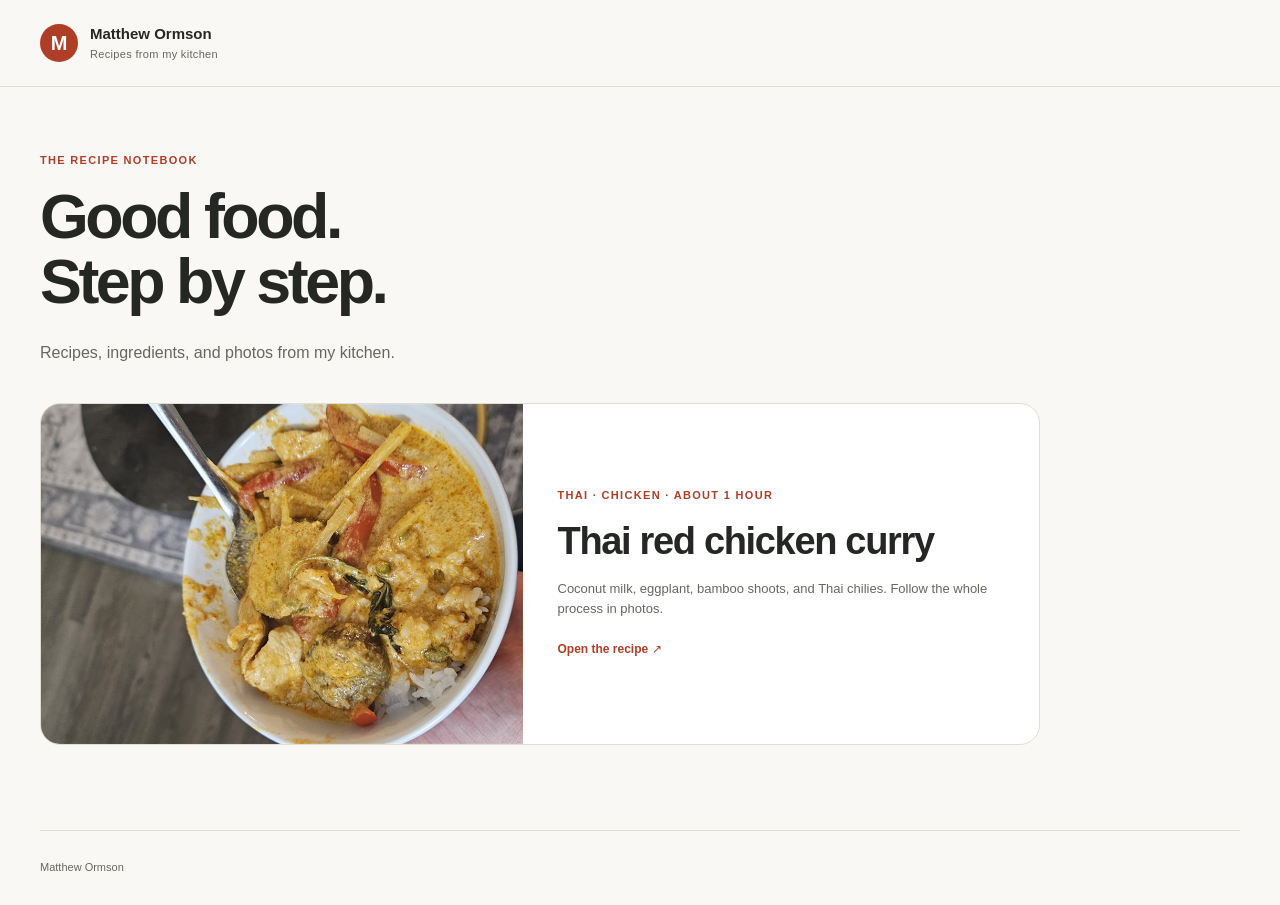
==== recipes/index.html @ cce8f189 "Add photo-led Thai curry recipe with cooking controls and USDA nutrition" ====
<!doctype html><html lang="en"><head><meta charset="utf-8"><meta name="viewport" content="width=device-width,initial-scale=1"><title>Recipes — Matthew Ormson</title><meta name="description" content="Recipes and cooking photographs from Matthew Ormson’s kitchen."><link rel="stylesheet" href="../recipes/thai-curry/style.css"></head><body><header class="site-header"><div class="wrap header-inner"><a class="brand" href="../"><span class="brand-mark">M</span><span>Matthew Ormson<small>Recipes from my kitchen</small></span></a></div></header><main class="wrap index-main"><span class="eyebrow">The recipe notebook</span><h1>Good food.<br>Step by step.</h1><p class="lead">Recipes, ingredients, and photos from my kitchen.</p><a class="recipe-link-card" href="thai-curry/"><img src="thai-curry/images/instructions-210517.jpg" alt="Thai red chicken curry over rice" width="1400" height="647"><div><span class="eyebrow">Thai · Chicken · About 1 hour</span><h2>Thai red chicken curry</h2><p>Coconut milk, eggplant, bamboo shoots, and Thai chilies. Follow the whole process in photos.</p><strong>Open the recipe ↗</strong></div></a></main><footer class="site-footer wrap">Matthew Ormson</footer></body></html>
---- recipes/thai-curry/style.css ----
:root{--paper:#faf8f5;--surface:#f1ede7;--ink:#252724;--muted:#656861;--line:#deded4;--chili:#ae3f26;--chili-light:#f9e9e2;--green:#3d624d;--green-light:#eaf1e9;--radius:18px;color-scheme:light;font-family:Inter,ui-sans-serif,-apple-system,BlinkMacSystemFont,"Segoe UI",Arial,sans-serif;font-synthesis:none}
*{box-sizing:border-box}html{scroll-behavior:smooth;scroll-padding-top:100px}body{margin:0;background:var(--paper);color:var(--ink);font-size:16px;line-height:1.6;-webkit-font-smoothing:antialiased}a{color:inherit}button,input{font:inherit}button,a,label,input{touch-action:manipulation}button{cursor:pointer}button:disabled{opacity:.4;cursor:default}button,a,input,summary{outline-offset:5px}a:focus-visible,button:focus-visible,input:focus-visible,summary:focus-visible{outline:3px solid var(--green)}img{display:block;max-width:100%;height:auto}figure,p,h1,h2,h3{margin:0}p{color:var(--muted)}[hidden]{display:none!important}.wrap{width:min(1200px,calc(100% - 64px));margin-inline:auto}.site-header{border-bottom:1px solid var(--line)}.header-inner{min-height:86px;display:flex;align-items:center;justify-content:space-between;gap:24px}.brand{display:flex;align-items:center;gap:12px;font-weight:700;text-decoration:none;font-size:15px;line-height:1.35}.brand small{display:block;font-size:11px;letter-spacing:.03em;font-weight:400;color:var(--muted);margin-top:3px}.brand-mark{display:grid;place-items:center;width:38px;height:38px;border-radius:50%;color:white;background:var(--chili);font-size:20px}.header-inner nav{display:flex;align-items:center;gap:25px;font-size:13px}.header-inner nav>a{text-decoration:none}.button{display:inline-flex;justify-content:center;align-items:center;gap:12px;padding:11px 18px;border:1px solid var(--line);border-radius:10px;background:white;color:var(--ink);font-size:13px;font-weight:650;text-decoration:none;line-height:1.4;min-height:42px}.button:hover{border-color:var(--chili);color:var(--chili)}.button.primary{background:var(--chili);color:#fff;border-color:var(--chili)}.button.primary:hover{background:#8f341f}.button.small{font-size:12px;padding:10px 15px;background:var(--ink);color:white;border-color:var(--ink)}.hero{display:grid;grid-template-columns:1fr 1fr;gap:64px;align-items:center;padding-block:58px 64px}.eyebrow{display:block;color:var(--chili);font-size:11px;font-weight:750;letter-spacing:.12em;text-transform:uppercase;margin-bottom:14px}h1{font-size:clamp(40px,4.9vw,65px);font-weight:720;line-height:1.05;letter-spacing:-.055em}h2{font-size:clamp(27px,3vw,38px);font-weight:680;line-height:1.18;letter-spacing:-.035em}h3{font-size:25px;line-height:1.25;letter-spacing:-.025em;font-weight:670}.lead{font-size:16px;line-height:1.8;margin-top:24px;max-width:55ch}.hero-meta{display:grid;grid-template-columns:repeat(3,1fr);gap:12px;margin-top:26px}.hero-meta>div{border:1px solid var(--line);border-radius:12px;padding:13px 15px;background:#fff}.hero-meta span{display:block;font-size:11px;color:var(--muted);margin-bottom:3px}.hero-meta strong{font-size:14px;white-space:nowrap}.hero-actions{display:flex;gap:10px;flex-wrap:wrap;margin-top:25px}.byline{font-size:11px;margin-top:19px}.hero-image{border-radius:24px;overflow:hidden;position:relative;background:var(--ink);min-height:430px;box-shadow:0 15px 40px -22px #44311f66}.hero-image>a{display:block;height:430px}.hero-image img{height:100%;width:100%;object-fit:cover;object-position:30% 50%;transition:transform .25s}.hero-image:hover img{transform:scale(1.02)}.hero-image figcaption{position:absolute;bottom:0;padding:60px 26px 24px;inset-inline:0;background:linear-gradient(transparent,#181e18e6);color:#fff;font-size:12px;pointer-events:none}.hero-image figcaption span{display:block;font-size:10px;text-transform:uppercase;letter-spacing:.16em;margin-bottom:7px;color:#fff}.toolbar{position:sticky;top:0;z-index:8;background:#faf8f5f5;backdrop-filter:blur(12px);border-block:1px solid var(--line)}.toolbar-inner{display:flex;align-items:center;gap:20px;min-height:78px;flex-wrap:wrap;padding-block:12px}.control-group{display:flex;gap:10px;align-items:center}.control-label{font-size:11px;color:var(--muted);font-weight:650;text-transform:uppercase;letter-spacing:.08em}.segmented{display:flex;gap:3px;padding:4px;border:1px solid var(--line);background:var(--surface);border-radius:10px}.segmented button{border:0;border-radius:7px;padding:8px 12px;background:transparent;color:var(--muted);font-size:12px;font-weight:650;min-height:34px}.segmented button[aria-pressed=true]{background:var(--ink);color:#fff}.segmented button[data-scale][aria-pressed=true]{background:var(--chili)}.ingredient-progress{margin-left:auto;font-size:11px;color:var(--muted)}.ingredient-progress strong{color:var(--chili);font-variant-numeric:tabular-nums;margin-right:5px}.cook-button{font-size:12px}.cook-button span{padding:2px 6px;background:var(--surface);border-radius:4px;font-size:10px}.cook-button[aria-pressed=true]{background:var(--green);color:white;border-color:var(--green)}.cook-button[aria-pressed=true] span{background:#ffffff22}.recipe-content{padding-top:54px}.section{margin-bottom:65px;scroll-margin-top:105px}.section-heading{display:flex;align-items:end;justify-content:space-between;gap:22px;margin-bottom:26px}.section-heading p{font-size:13px;margin-top:12px}.section-heading .eyebrow{margin-bottom:9px}.text-button{background:none;border:0;padding:8px 0;color:var(--chili);font-size:12px;font-weight:650;text-decoration:underline;text-underline-offset:4px;min-height:40px}.ingredient-filters{display:flex;gap:8px;flex-wrap:wrap;margin-bottom:22px}.ingredient-filters button{background:var(--surface);color:var(--muted);border:1px solid transparent;border-radius:25px;padding:8px 15px;font-size:12px;font-weight:650;min-height:37px}.ingredient-filters button[aria-pressed=true]{color:white;background:var(--ink)}.ingredient-filters .copy-button{margin-left:auto;background:transparent;border-color:var(--line)}.ingredients-grid{display:grid;grid-template-columns:repeat(4,1fr);gap:17px}.ingredient-card{border:1px solid var(--line);background:white;border-radius:var(--radius);overflow:hidden;transition:opacity .15s}.ingredient-photo{position:relative;display:block;height:150px;overflow:hidden;background:var(--surface)}.ingredient-photo>img{width:100%;height:100%;object-fit:cover}.ingredient-body{padding:15px 16px 17px}.ingredient-body label{display:flex;align-items:start;gap:8px;cursor:pointer;line-height:1.4;min-height:24px}.ingredient-name{font-size:13px;font-weight:700}.ingredient-body input{margin:2px 0 0;flex:none;width:16px;height:16px;accent-color:var(--green)}.amount{display:inline-block;font-size:12px;font-weight:650;background:var(--chili-light);color:#8f341f;padding:3px 8px;border-radius:6px;margin-top:10px}.ingredient-body p{font-size:11px;line-height:1.6;margin-top:9px}.ingredient-card:has(input:checked){opacity:.55;background:var(--surface)}.ingredient-card:has(input:checked) .ingredient-name{text-decoration:line-through}.recipe-note{padding:18px 20px;border:1px solid var(--line);border-radius:12px;font-size:12px;margin-top:22px;color:var(--muted);background:var(--surface)}.recipe-note strong{color:var(--ink)}.overview{margin-top:15px;padding:14px 18px;border:1px solid var(--line);border-radius:12px}.overview summary,.extra-photos summary{cursor:pointer;font-size:12px;font-weight:650;color:var(--muted);min-height:30px;align-content:center}.overview .photo-link{margin-top:15px;border-radius:10px;overflow:hidden}.overview .photo-link:last-child{max-width:500px}.photo-link{position:relative;display:block;background:var(--surface);overflow:hidden}.zoom-hint{position:absolute;bottom:10px;right:10px;background:#1f2522bb;border:1px solid #ffffff77;color:white;border-radius:50%;display:grid;place-items:center;width:28px;height:28px;font-size:15px;pointer-events:none}.steps{display:grid;gap:26px}.step-card{display:grid;grid-template-columns:45% 55%;border:1px solid var(--line);border-radius:21px;background:white;overflow:hidden;scroll-margin-top:110px}.step-visual{background:var(--surface)}.step-visual>.photo-link>img{width:100%;height:auto;aspect-ratio:2.165;object-fit:cover}.visual-cue{font-size:11px;line-height:1.6;padding:16px 20px;color:#4f574e}.visual-cue strong{display:block;color:var(--green);font-size:9px;text-transform:uppercase;letter-spacing:.11em;margin-bottom:5px}.extra-photos{padding:0 20px 14px}.photo-strip{display:grid;grid-template-columns:1fr 1fr;gap:12px;margin-top:10px}.photo-strip figure{min-width:0}.photo-strip img{aspect-ratio:2.165;object-fit:cover}.photo-strip .photo-link{border-radius:7px}.photo-strip figcaption{font-size:10px;color:var(--muted);margin-top:5px}.step-copy{padding:28px 30px}.step-top{display:flex;align-items:center;gap:10px;margin-bottom:20px}.step-number{display:grid;place-items:center;width:34px;height:34px;background:var(--chili);color:white;border-radius:9px;font-size:13px;font-weight:750}.tag{font-size:10px;border-radius:20px;background:var(--chili-light);color:#923923;padding:5px 10px}.step-done{display:flex;align-items:center;gap:6px;margin-left:auto;font-size:11px;color:var(--muted);cursor:pointer}.step-done input{accent-color:var(--green);width:15px;height:15px}.step-copy>p{font-size:13px;line-height:1.85;margin-top:14px}.step-card:has(.step-done input:checked) h3{text-decoration:line-through;color:var(--muted)}.timer{display:flex;align-items:center;flex-wrap:wrap;gap:14px;margin-top:22px;padding-top:18px;border-top:1px solid var(--line)}.timer .button{font-size:11px;background:var(--ink);color:white;border-color:var(--ink)}.timer-readout{font-variant-numeric:tabular-nums;font-size:16px;font-weight:650}.timer small{width:100%;font-size:10px;color:var(--muted)}.timer.finished{color:var(--chili)}.food-note{font-size:11px;padding:18px 0}.food-note a{text-underline-offset:3px}.cook-navigation{display:flex;align-items:center;gap:13px}.cook-navigation .button{padding:9px 14px}.cook-navigation span{font-size:12px;font-variant-numeric:tabular-nums}.cook-mode .step-copy>p{font-size:17px}.cook-mode .step-card.active{border:2px solid var(--green);box-shadow:0 10px 30px -24px var(--green)}.cook-mode .step-card:not(.active){opacity:.5}.cook-mode .step-card:not(.active):focus-within,.cook-mode .step-card:not(.active):hover{opacity:1}.nutrition{border:1px solid var(--line);border-radius:21px;padding:32px;background:var(--surface)}.nutrition .section-heading{margin-bottom:25px}.nutrition-pending{font-size:13px}.macro-grid{display:grid;grid-template-columns:repeat(4,1fr);gap:12px;margin-bottom:18px}.macro-card{padding:19px;background:white;border:1px solid var(--line);border-radius:12px}.macro-card span{display:block;font-size:11px;color:var(--muted);margin-bottom:5px}.macro-card strong{font-size:27px;font-weight:700;letter-spacing:-.03em}.macro-card small{font-size:11px;font-weight:500;color:var(--muted);margin-left:4px}.nutrient-grid{display:grid;grid-template-columns:1fr 1fr;gap:0 32px}.nutrient-row{display:flex;justify-content:space-between;gap:15px;font-size:12px;border-bottom:1px solid var(--line);padding:10px 0}.nutrient-row span{color:var(--muted)}.nutrition-attribution{font-size:11px;line-height:1.75;margin-top:20px}.site-footer{border-top:1px solid var(--line);display:flex;justify-content:space-between;gap:20px;padding-block:28px;font-size:11px;color:var(--muted)}.site-footer a{text-decoration:none}.status-message{position:fixed;bottom:25px;left:50%;transform:translateX(-50%);max-width:calc(100% - 30px);border-radius:12px;background:var(--ink);color:#fff;padding:14px 22px;z-index:30;font-size:13px;display:none;box-shadow:0 6px 20px #0003}.status-message.visible{display:block}dialog{border:0;border-radius:16px;background:#1e241f;color:white;width:min(1150px,94vw);max-height:94vh;padding:18px;overflow:auto}dialog::backdrop{background:#111c}#dialog-image{width:100%;max-height:70vh;object-fit:contain}.dialog-top,.dialog-nav{display:flex;justify-content:space-between;align-items:center;gap:15px}.dialog-top{padding-bottom:13px;font-size:12px}.dialog-top button,.dialog-nav button{border:1px solid #ffffff44;background:#ffffff12;color:white;border-radius:7px;padding:9px 15px;font-size:12px;min-height:40px}#photo-caption{padding-block:14px;color:#e2e7e1;font-size:13px}.skip-link{position:fixed;left:15px;top:-100px;background:var(--ink);color:white;padding:12px 18px;z-index:99}.skip-link:focus{top:15px}.index-main{padding-block:65px 85px}.index-main .lead{margin-bottom:35px}.recipe-link-card{display:grid;grid-template-columns:1fr 1fr;gap:35px;align-items:center;max-width:1000px;background:white;border:1px solid var(--line);border-radius:20px;overflow:hidden;text-decoration:none}.recipe-link-card>div{padding:30px 30px 30px 0}.recipe-link-card>img{height:340px;object-fit:cover;object-position:30%}.recipe-link-card p{margin:15px 0;font-size:13px}.recipe-link-card strong{color:var(--chili);font-size:12px}
@media(min-width:1500px){.hero{gap:85px}}@media(max-width:1000px){.wrap{width:calc(100% - 40px)}.hero{gap:30px}.hero-image,.hero-image>a{min-height:370px;height:370px}.hero-meta{gap:7px}.hero-meta>div{padding:10px}.hero-meta strong{font-size:12px}.toolbar-inner{gap:12px}.control-label{display:none}.ingredients-grid{grid-template-columns:repeat(3,1fr)}.step-copy{padding:24px}.step-copy h3{font-size:23px}.ingredient-progress{display:none}.cook-button{margin-left:auto}}
@media(max-width:700px){html{scroll-padding-top:130px}.wrap{width:calc(100% - 32px)}.header-inner{min-height:75px}.header-inner nav{gap:12px}.header-inner nav>a:first-child{display:none}.brand{font-size:13px}.brand-mark{width:32px;height:32px;font-size:17px}.brand small{font-size:10px}.hero{grid-template-columns:1fr;padding-block:33px;gap:27px}.hero h1{font-size:46px}.hero .lead{margin-top:20px;font-size:15px}.hero-image,.hero-image>a{height:280px;min-height:280px}.hero-image img{object-position:35%}.hero-image figcaption{font-size:11px;padding:50px 20px 18px}.hero-meta{gap:10px}.hero-meta strong{font-size:13px}.toolbar-inner{gap:8px;min-height:108px;padding-block:10px;justify-content:space-between}.segmented button{padding:7px 10px;font-size:11px;min-height:32px}.cook-button{margin-left:0;padding:8px 12px;min-height:36px}.ingredient-progress{display:block;margin-left:0;margin-right:auto}.toolbar .control-group:first-child{order:0}.toolbar .control-group:nth-child(2){order:1}.toolbar .ingredient-progress{order:2}.toolbar .cook-button{order:3}.recipe-content{padding-top:35px}.section{margin-bottom:42px;scroll-margin-top:130px}.section-heading{gap:10px;align-items:start;flex-wrap:wrap}.section-heading h2{font-size:29px}.section-heading>button{margin-top:0}.ingredient-filters{gap:7px}.ingredient-filters button{font-size:10px;padding:7px 11px}.ingredient-filters .copy-button{margin-left:0}.ingredients-grid{grid-template-columns:1fr 1fr;gap:12px}.ingredient-photo{height:120px}.ingredient-body{padding:12px}.ingredient-name{font-size:12px}.ingredient-body p{font-size:10px}.amount{font-size:10px;padding:3px 6px}.step-card{grid-template-columns:1fr;scroll-margin-top:135px}.step-copy{padding:23px 21px;order:0}.step-visual{order:1}.step-copy h3{font-size:25px}.step-copy>p{font-size:14px}.step-top{margin-bottom:15px}.visual-cue{padding:14px 20px}.steps{gap:20px}.nutrition{padding:23px 20px}.macro-grid{grid-template-columns:1fr 1fr;gap:10px}.macro-card{padding:15px}.macro-card strong{font-size:25px}.nutrient-grid{grid-template-columns:1fr}.site-footer{flex-direction:column;gap:10px;padding-block:24px}.index-main{padding-block:40px 60px}.recipe-link-card{grid-template-columns:1fr;gap:0}.recipe-link-card>img{width:100%;height:260px}.recipe-link-card>div{padding:25px}.cook-mode .step-copy>p{font-size:17px}}
@media(prefers-reduced-motion:reduce){html{scroll-behavior:auto}*,*::before,*::after{transition:none!important;animation:none!important}}
@media print{body{background:#fff;color:#000;font-size:10pt}.wrap{width:100%}.site-header,.toolbar,.hero-image,.hero-actions,.byline,.ingredient-filters,.ingredient-photo,.overview,.extra-photos,.step-visual,.step-top,.timer,.cook-navigation,.site-footer,.status-message,dialog,.skip-link,.text-button{display:none!important}.hero{display:block;padding:0 0 15px}.hero h1{font-size:28pt}.hero h1 br{display:none}.lead{font-size:10pt;margin:10px 0}.hero-meta{display:flex;margin-top:10px}.hero-meta>div{border:0;padding:0 20px 0 0}.hero-meta strong{font-size:10pt}.hero-meta span{font-size:8pt}.recipe-content{padding:0}.section{margin:0 0 20px}.section-heading{margin:10px 0}.section-heading h2{font-size:18pt}.section-heading p{font-size:9pt}.eyebrow{display:none}.ingredients-grid{grid-template-columns:repeat(3,1fr);gap:8px}.ingredient-card{border-radius:0;break-inside:avoid}.ingredient-body{padding:6px}.ingredient-body p{font-size:8pt}.ingredient-name{font-size:9pt}.ingredient-body input{display:none}.amount{background:none;padding:0;font-size:9pt;color:#000}.ingredient-card:has(input:checked){opacity:1}.ingredient-card:has(input:checked) .ingredient-name{text-decoration:none}.recipe-note{font-size:8pt;background:none;padding:8px}.step-card{display:block;border:0;break-inside:avoid;opacity:1!important;box-shadow:none!important}.steps{gap:14px}.step-copy{padding:0}.step-copy h3{font-size:13pt;text-decoration:none!important;color:#000!important}.step-copy>p,.cook-mode .step-copy>p{font-size:10pt;line-height:1.5;margin-top:5px}.food-note{font-size:8pt;padding:5px 0}.nutrition{background:none;padding:12px;break-inside:avoid}.macro-grid{grid-template-columns:repeat(4,1fr)}.macro-card{padding:8px}.macro-card strong{font-size:18pt}.macro-card span,.nutrient-row,.nutrition-attribution{font-size:8pt}.nutrient-grid{grid-template-columns:1fr 1fr}a{text-decoration:none}}
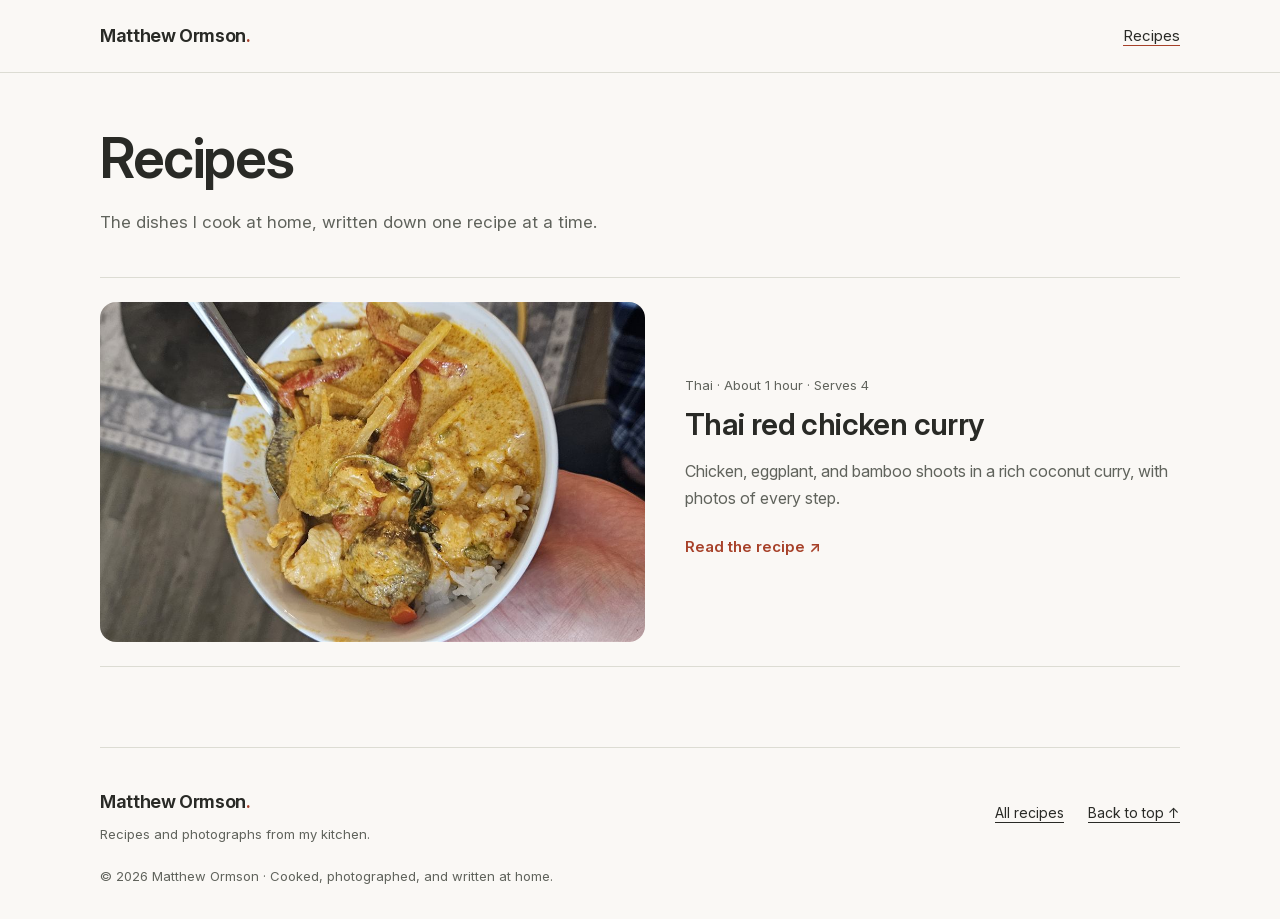
==== commit 78d0a2bd: "Improve recipe reading, cooking tools, and accessibility" ====
--- a/recipes/index.html
+++ b/recipes/index.html
@@ -1 +1 @@
-<!doctype html><html lang="en"><head><meta charset="utf-8"><meta name="viewport" content="width=device-width,initial-scale=1"><title>Recipes — Matthew Ormson</title><meta name="description" content="Recipes and cooking photographs from Matthew Ormson’s kitchen."><link rel="stylesheet" href="../recipes/thai-curry/style.css"></head><body><header class="site-header"><div class="wrap header-inner"><a class="brand" href="../"><span class="brand-mark">M</span><span>Matthew Ormson<small>Recipes from my kitchen</small></span></a></div></header><main class="wrap index-main"><span class="eyebrow">The recipe notebook</span><h1>Good food.<br>Step by step.</h1><p class="lead">Recipes, ingredients, and photos from my kitchen.</p><a class="recipe-link-card" href="thai-curry/"><img src="thai-curry/images/instructions-210517.jpg" alt="Thai red chicken curry over rice" width="1400" height="647"><div><span class="eyebrow">Thai · Chicken · About 1 hour</span><h2>Thai red chicken curry</h2><p>Coconut milk, eggplant, bamboo shoots, and Thai chilies. Follow the whole process in photos.</p><strong>Open the recipe ↗</strong></div></a></main><footer class="site-footer wrap">Matthew Ormson</footer></body></html>+<!doctype html><html lang="en"><head><meta charset="utf-8"><meta name="viewport" content="width=device-width,initial-scale=1"><title>Recipes — Matthew Ormson</title><meta name="description" content="Browse Matthew Ormson’s recipes with ingredient lists and step-by-step cooking photos."><meta name="theme-color" content="#faf8f5"><link rel="canonical" href="https://matthewormson.com/recipes/"><link rel="icon" href="/favicon.svg" type="image/svg+xml"><link rel="alternate icon" href="/favicon.ico"><link rel="preload" href="/assets/InterVariable.woff2" as="font" type="font/woff2" crossorigin><link rel="stylesheet" href="/recipes/thai-curry/style.css?v=2"></head><body><a class="skip-link" href="#main">Skip to content</a><header class="site-header" id="top"><div class="wrap header-inner"><a class="brand" href="/">Matthew Ormson<span class="brand-dot" aria-hidden="true">.</span></a><nav aria-label="Main navigation"><a href="/recipes/" aria-current="page">Recipes</a></nav></div></header><main class="wrap index-main" id="main"><h1>Recipes</h1><p class="lead index-description">The dishes I cook at home, written down one recipe at a time.</p><a class="recipe-link-card" href="/recipes/thai-curry/"><img src="/recipes/thai-curry/images/instructions-210517.jpg" alt="Thai red chicken curry over rice" width="1400" height="647"><div><p class="card-meta">Thai · About 1 hour · Serves 4</p><h2>Thai red chicken curry</h2><p>Chicken, eggplant, and bamboo shoots in a rich coconut curry, with photos of every step.</p><span class="recipe-card-action">Read the recipe ↗</span></div></a></main><footer class="site-footer wrap"><div><a class="brand" href="/">Matthew Ormson<span class="brand-dot" aria-hidden="true">.</span></a><p>Recipes and photographs from my kitchen.</p></div><nav aria-label="Footer"><a href="/recipes/">All recipes</a><a href="#top">Back to top ↑</a></nav><small>© 2026 Matthew Ormson · Cooked, photographed, and written at home.</small></footer></body></html>
--- a/recipes/thai-curry/style.css
+++ b/recipes/thai-curry/style.css
@@ -1,6 +1,28 @@
-:root{--paper:#faf8f5;--surface:#f1ede7;--ink:#252724;--muted:#656861;--line:#deded4;--chili:#ae3f26;--chili-light:#f9e9e2;--green:#3d624d;--green-light:#eaf1e9;--radius:18px;color-scheme:light;font-family:Inter,ui-sans-serif,-apple-system,BlinkMacSystemFont,"Segoe UI",Arial,sans-serif;font-synthesis:none}
-*{box-sizing:border-box}html{scroll-behavior:smooth;scroll-padding-top:100px}body{margin:0;background:var(--paper);color:var(--ink);font-size:16px;line-height:1.6;-webkit-font-smoothing:antialiased}a{color:inherit}button,input{font:inherit}button,a,label,input{touch-action:manipulation}button{cursor:pointer}button:disabled{opacity:.4;cursor:default}button,a,input,summary{outline-offset:5px}a:focus-visible,button:focus-visible,input:focus-visible,summary:focus-visible{outline:3px solid var(--green)}img{display:block;max-width:100%;height:auto}figure,p,h1,h2,h3{margin:0}p{color:var(--muted)}[hidden]{display:none!important}.wrap{width:min(1200px,calc(100% - 64px));margin-inline:auto}.site-header{border-bottom:1px solid var(--line)}.header-inner{min-height:86px;display:flex;align-items:center;justify-content:space-between;gap:24px}.brand{display:flex;align-items:center;gap:12px;font-weight:700;text-decoration:none;font-size:15px;line-height:1.35}.brand small{display:block;font-size:11px;letter-spacing:.03em;font-weight:400;color:var(--muted);margin-top:3px}.brand-mark{display:grid;place-items:center;width:38px;height:38px;border-radius:50%;color:white;background:var(--chili);font-size:20px}.header-inner nav{display:flex;align-items:center;gap:25px;font-size:13px}.header-inner nav>a{text-decoration:none}.button{display:inline-flex;justify-content:center;align-items:center;gap:12px;padding:11px 18px;border:1px solid var(--line);border-radius:10px;background:white;color:var(--ink);font-size:13px;font-weight:650;text-decoration:none;line-height:1.4;min-height:42px}.button:hover{border-color:var(--chili);color:var(--chili)}.button.primary{background:var(--chili);color:#fff;border-color:var(--chili)}.button.primary:hover{background:#8f341f}.button.small{font-size:12px;padding:10px 15px;background:var(--ink);color:white;border-color:var(--ink)}.hero{display:grid;grid-template-columns:1fr 1fr;gap:64px;align-items:center;padding-block:58px 64px}.eyebrow{display:block;color:var(--chili);font-size:11px;font-weight:750;letter-spacing:.12em;text-transform:uppercase;margin-bottom:14px}h1{font-size:clamp(40px,4.9vw,65px);font-weight:720;line-height:1.05;letter-spacing:-.055em}h2{font-size:clamp(27px,3vw,38px);font-weight:680;line-height:1.18;letter-spacing:-.035em}h3{font-size:25px;line-height:1.25;letter-spacing:-.025em;font-weight:670}.lead{font-size:16px;line-height:1.8;margin-top:24px;max-width:55ch}.hero-meta{display:grid;grid-template-columns:repeat(3,1fr);gap:12px;margin-top:26px}.hero-meta>div{border:1px solid var(--line);border-radius:12px;padding:13px 15px;background:#fff}.hero-meta span{display:block;font-size:11px;color:var(--muted);margin-bottom:3px}.hero-meta strong{font-size:14px;white-space:nowrap}.hero-actions{display:flex;gap:10px;flex-wrap:wrap;margin-top:25px}.byline{font-size:11px;margin-top:19px}.hero-image{border-radius:24px;overflow:hidden;position:relative;background:var(--ink);min-height:430px;box-shadow:0 15px 40px -22px #44311f66}.hero-image>a{display:block;height:430px}.hero-image img{height:100%;width:100%;object-fit:cover;object-position:30% 50%;transition:transform .25s}.hero-image:hover img{transform:scale(1.02)}.hero-image figcaption{position:absolute;bottom:0;padding:60px 26px 24px;inset-inline:0;background:linear-gradient(transparent,#181e18e6);color:#fff;font-size:12px;pointer-events:none}.hero-image figcaption span{display:block;font-size:10px;text-transform:uppercase;letter-spacing:.16em;margin-bottom:7px;color:#fff}.toolbar{position:sticky;top:0;z-index:8;background:#faf8f5f5;backdrop-filter:blur(12px);border-block:1px solid var(--line)}.toolbar-inner{display:flex;align-items:center;gap:20px;min-height:78px;flex-wrap:wrap;padding-block:12px}.control-group{display:flex;gap:10px;align-items:center}.control-label{font-size:11px;color:var(--muted);font-weight:650;text-transform:uppercase;letter-spacing:.08em}.segmented{display:flex;gap:3px;padding:4px;border:1px solid var(--line);background:var(--surface);border-radius:10px}.segmented button{border:0;border-radius:7px;padding:8px 12px;background:transparent;color:var(--muted);font-size:12px;font-weight:650;min-height:34px}.segmented button[aria-pressed=true]{background:var(--ink);color:#fff}.segmented button[data-scale][aria-pressed=true]{background:var(--chili)}.ingredient-progress{margin-left:auto;font-size:11px;color:var(--muted)}.ingredient-progress strong{color:var(--chili);font-variant-numeric:tabular-nums;margin-right:5px}.cook-button{font-size:12px}.cook-button span{padding:2px 6px;background:var(--surface);border-radius:4px;font-size:10px}.cook-button[aria-pressed=true]{background:var(--green);color:white;border-color:var(--green)}.cook-button[aria-pressed=true] span{background:#ffffff22}.recipe-content{padding-top:54px}.section{margin-bottom:65px;scroll-margin-top:105px}.section-heading{display:flex;align-items:end;justify-content:space-between;gap:22px;margin-bottom:26px}.section-heading p{font-size:13px;margin-top:12px}.section-heading .eyebrow{margin-bottom:9px}.text-button{background:none;border:0;padding:8px 0;color:var(--chili);font-size:12px;font-weight:650;text-decoration:underline;text-underline-offset:4px;min-height:40px}.ingredient-filters{display:flex;gap:8px;flex-wrap:wrap;margin-bottom:22px}.ingredient-filters button{background:var(--surface);color:var(--muted);border:1px solid transparent;border-radius:25px;padding:8px 15px;font-size:12px;font-weight:650;min-height:37px}.ingredient-filters button[aria-pressed=true]{color:white;background:var(--ink)}.ingredient-filters .copy-button{margin-left:auto;background:transparent;border-color:var(--line)}.ingredients-grid{display:grid;grid-template-columns:repeat(4,1fr);gap:17px}.ingredient-card{border:1px solid var(--line);background:white;border-radius:var(--radius);overflow:hidden;transition:opacity .15s}.ingredient-photo{position:relative;display:block;height:150px;overflow:hidden;background:var(--surface)}.ingredient-photo>img{width:100%;height:100%;object-fit:cover}.ingredient-body{padding:15px 16px 17px}.ingredient-body label{display:flex;align-items:start;gap:8px;cursor:pointer;line-height:1.4;min-height:24px}.ingredient-name{font-size:13px;font-weight:700}.ingredient-body input{margin:2px 0 0;flex:none;width:16px;height:16px;accent-color:var(--green)}.amount{display:inline-block;font-size:12px;font-weight:650;background:var(--chili-light);color:#8f341f;padding:3px 8px;border-radius:6px;margin-top:10px}.ingredient-body p{font-size:11px;line-height:1.6;margin-top:9px}.ingredient-card:has(input:checked){opacity:.55;background:var(--surface)}.ingredient-card:has(input:checked) .ingredient-name{text-decoration:line-through}.recipe-note{padding:18px 20px;border:1px solid var(--line);border-radius:12px;font-size:12px;margin-top:22px;color:var(--muted);background:var(--surface)}.recipe-note strong{color:var(--ink)}.overview{margin-top:15px;padding:14px 18px;border:1px solid var(--line);border-radius:12px}.overview summary,.extra-photos summary{cursor:pointer;font-size:12px;font-weight:650;color:var(--muted);min-height:30px;align-content:center}.overview .photo-link{margin-top:15px;border-radius:10px;overflow:hidden}.overview .photo-link:last-child{max-width:500px}.photo-link{position:relative;display:block;background:var(--surface);overflow:hidden}.zoom-hint{position:absolute;bottom:10px;right:10px;background:#1f2522bb;border:1px solid #ffffff77;color:white;border-radius:50%;display:grid;place-items:center;width:28px;height:28px;font-size:15px;pointer-events:none}.steps{display:grid;gap:26px}.step-card{display:grid;grid-template-columns:45% 55%;border:1px solid var(--line);border-radius:21px;background:white;overflow:hidden;scroll-margin-top:110px}.step-visual{background:var(--surface)}.step-visual>.photo-link>img{width:100%;height:auto;aspect-ratio:2.165;object-fit:cover}.visual-cue{font-size:11px;line-height:1.6;padding:16px 20px;color:#4f574e}.visual-cue strong{display:block;color:var(--green);font-size:9px;text-transform:uppercase;letter-spacing:.11em;margin-bottom:5px}.extra-photos{padding:0 20px 14px}.photo-strip{display:grid;grid-template-columns:1fr 1fr;gap:12px;margin-top:10px}.photo-strip figure{min-width:0}.photo-strip img{aspect-ratio:2.165;object-fit:cover}.photo-strip .photo-link{border-radius:7px}.photo-strip figcaption{font-size:10px;color:var(--muted);margin-top:5px}.step-copy{padding:28px 30px}.step-top{display:flex;align-items:center;gap:10px;margin-bottom:20px}.step-number{display:grid;place-items:center;width:34px;height:34px;background:var(--chili);color:white;border-radius:9px;font-size:13px;font-weight:750}.tag{font-size:10px;border-radius:20px;background:var(--chili-light);color:#923923;padding:5px 10px}.step-done{display:flex;align-items:center;gap:6px;margin-left:auto;font-size:11px;color:var(--muted);cursor:pointer}.step-done input{accent-color:var(--green);width:15px;height:15px}.step-copy>p{font-size:13px;line-height:1.85;margin-top:14px}.step-card:has(.step-done input:checked) h3{text-decoration:line-through;color:var(--muted)}.timer{display:flex;align-items:center;flex-wrap:wrap;gap:14px;margin-top:22px;padding-top:18px;border-top:1px solid var(--line)}.timer .button{font-size:11px;background:var(--ink);color:white;border-color:var(--ink)}.timer-readout{font-variant-numeric:tabular-nums;font-size:16px;font-weight:650}.timer small{width:100%;font-size:10px;color:var(--muted)}.timer.finished{color:var(--chili)}.food-note{font-size:11px;padding:18px 0}.food-note a{text-underline-offset:3px}.cook-navigation{display:flex;align-items:center;gap:13px}.cook-navigation .button{padding:9px 14px}.cook-navigation span{font-size:12px;font-variant-numeric:tabular-nums}.cook-mode .step-copy>p{font-size:17px}.cook-mode .step-card.active{border:2px solid var(--green);box-shadow:0 10px 30px -24px var(--green)}.cook-mode .step-card:not(.active){opacity:.5}.cook-mode .step-card:not(.active):focus-within,.cook-mode .step-card:not(.active):hover{opacity:1}.nutrition{border:1px solid var(--line);border-radius:21px;padding:32px;background:var(--surface)}.nutrition .section-heading{margin-bottom:25px}.nutrition-pending{font-size:13px}.macro-grid{display:grid;grid-template-columns:repeat(4,1fr);gap:12px;margin-bottom:18px}.macro-card{padding:19px;background:white;border:1px solid var(--line);border-radius:12px}.macro-card span{display:block;font-size:11px;color:var(--muted);margin-bottom:5px}.macro-card strong{font-size:27px;font-weight:700;letter-spacing:-.03em}.macro-card small{font-size:11px;font-weight:500;color:var(--muted);margin-left:4px}.nutrient-grid{display:grid;grid-template-columns:1fr 1fr;gap:0 32px}.nutrient-row{display:flex;justify-content:space-between;gap:15px;font-size:12px;border-bottom:1px solid var(--line);padding:10px 0}.nutrient-row span{color:var(--muted)}.nutrition-attribution{font-size:11px;line-height:1.75;margin-top:20px}.site-footer{border-top:1px solid var(--line);display:flex;justify-content:space-between;gap:20px;padding-block:28px;font-size:11px;color:var(--muted)}.site-footer a{text-decoration:none}.status-message{position:fixed;bottom:25px;left:50%;transform:translateX(-50%);max-width:calc(100% - 30px);border-radius:12px;background:var(--ink);color:#fff;padding:14px 22px;z-index:30;font-size:13px;display:none;box-shadow:0 6px 20px #0003}.status-message.visible{display:block}dialog{border:0;border-radius:16px;background:#1e241f;color:white;width:min(1150px,94vw);max-height:94vh;padding:18px;overflow:auto}dialog::backdrop{background:#111c}#dialog-image{width:100%;max-height:70vh;object-fit:contain}.dialog-top,.dialog-nav{display:flex;justify-content:space-between;align-items:center;gap:15px}.dialog-top{padding-bottom:13px;font-size:12px}.dialog-top button,.dialog-nav button{border:1px solid #ffffff44;background:#ffffff12;color:white;border-radius:7px;padding:9px 15px;font-size:12px;min-height:40px}#photo-caption{padding-block:14px;color:#e2e7e1;font-size:13px}.skip-link{position:fixed;left:15px;top:-100px;background:var(--ink);color:white;padding:12px 18px;z-index:99}.skip-link:focus{top:15px}.index-main{padding-block:65px 85px}.index-main .lead{margin-bottom:35px}.recipe-link-card{display:grid;grid-template-columns:1fr 1fr;gap:35px;align-items:center;max-width:1000px;background:white;border:1px solid var(--line);border-radius:20px;overflow:hidden;text-decoration:none}.recipe-link-card>div{padding:30px 30px 30px 0}.recipe-link-card>img{height:340px;object-fit:cover;object-position:30%}.recipe-link-card p{margin:15px 0;font-size:13px}.recipe-link-card strong{color:var(--chili);font-size:12px}
-@media(min-width:1500px){.hero{gap:85px}}@media(max-width:1000px){.wrap{width:calc(100% - 40px)}.hero{gap:30px}.hero-image,.hero-image>a{min-height:370px;height:370px}.hero-meta{gap:7px}.hero-meta>div{padding:10px}.hero-meta strong{font-size:12px}.toolbar-inner{gap:12px}.control-label{display:none}.ingredients-grid{grid-template-columns:repeat(3,1fr)}.step-copy{padding:24px}.step-copy h3{font-size:23px}.ingredient-progress{display:none}.cook-button{margin-left:auto}}
-@media(max-width:700px){html{scroll-padding-top:130px}.wrap{width:calc(100% - 32px)}.header-inner{min-height:75px}.header-inner nav{gap:12px}.header-inner nav>a:first-child{display:none}.brand{font-size:13px}.brand-mark{width:32px;height:32px;font-size:17px}.brand small{font-size:10px}.hero{grid-template-columns:1fr;padding-block:33px;gap:27px}.hero h1{font-size:46px}.hero .lead{margin-top:20px;font-size:15px}.hero-image,.hero-image>a{height:280px;min-height:280px}.hero-image img{object-position:35%}.hero-image figcaption{font-size:11px;padding:50px 20px 18px}.hero-meta{gap:10px}.hero-meta strong{font-size:13px}.toolbar-inner{gap:8px;min-height:108px;padding-block:10px;justify-content:space-between}.segmented button{padding:7px 10px;font-size:11px;min-height:32px}.cook-button{margin-left:0;padding:8px 12px;min-height:36px}.ingredient-progress{display:block;margin-left:0;margin-right:auto}.toolbar .control-group:first-child{order:0}.toolbar .control-group:nth-child(2){order:1}.toolbar .ingredient-progress{order:2}.toolbar .cook-button{order:3}.recipe-content{padding-top:35px}.section{margin-bottom:42px;scroll-margin-top:130px}.section-heading{gap:10px;align-items:start;flex-wrap:wrap}.section-heading h2{font-size:29px}.section-heading>button{margin-top:0}.ingredient-filters{gap:7px}.ingredient-filters button{font-size:10px;padding:7px 11px}.ingredient-filters .copy-button{margin-left:0}.ingredients-grid{grid-template-columns:1fr 1fr;gap:12px}.ingredient-photo{height:120px}.ingredient-body{padding:12px}.ingredient-name{font-size:12px}.ingredient-body p{font-size:10px}.amount{font-size:10px;padding:3px 6px}.step-card{grid-template-columns:1fr;scroll-margin-top:135px}.step-copy{padding:23px 21px;order:0}.step-visual{order:1}.step-copy h3{font-size:25px}.step-copy>p{font-size:14px}.step-top{margin-bottom:15px}.visual-cue{padding:14px 20px}.steps{gap:20px}.nutrition{padding:23px 20px}.macro-grid{grid-template-columns:1fr 1fr;gap:10px}.macro-card{padding:15px}.macro-card strong{font-size:25px}.nutrient-grid{grid-template-columns:1fr}.site-footer{flex-direction:column;gap:10px;padding-block:24px}.index-main{padding-block:40px 60px}.recipe-link-card{grid-template-columns:1fr;gap:0}.recipe-link-card>img{width:100%;height:260px}.recipe-link-card>div{padding:25px}.cook-mode .step-copy>p{font-size:17px}}
+@font-face{font-family:Inter;src:url('/assets/InterVariable.woff2') format('woff2');font-weight:100 900;font-style:normal;font-display:swap}
+:root{--paper:#faf8f5;--ink:#292a26;--muted:#60635c;--line:#dcdcd3;--accent:#a74129;--tint:#f5e9e2;--r:8px;--R:16px;--toolbar-height:64px;font-family:Inter,system-ui,-apple-system,'Segoe UI',sans-serif;color-scheme:light;font-synthesis:none}
+*{box-sizing:border-box}html{scroll-behavior:smooth;scroll-padding-top:calc(var(--toolbar-height) + 16px)}body{margin:0;background:var(--paper);color:var(--ink);font-size:16px;line-height:1.65;-webkit-font-smoothing:antialiased}button,input{font:inherit}button,a,label,input,summary{touch-action:manipulation}button{cursor:pointer}a{color:inherit;text-underline-offset:4px}button:disabled{color:var(--muted);cursor:default;background:transparent}button,a,input,summary,[tabindex]{outline-offset:4px}a:focus-visible,button:focus-visible,input:focus-visible,summary:focus-visible,[tabindex]:focus-visible{outline:3px solid var(--accent)}img{display:block;max-width:100%;height:auto}p,figure,h1,h2,h3,dl,dd{margin:0}ul{padding:0;margin:0;list-style:none}[hidden]{display:none!important}.wrap{width:min(1080px,calc(100% - 64px));margin-inline:auto}
+.site-header{border-bottom:1px solid var(--line)}.header-inner{min-height:72px;display:flex;justify-content:space-between;align-items:center;gap:24px}.brand{font-weight:650;font-size:18px;letter-spacing:-.02em;text-decoration:none;display:inline-flex;align-items:center;min-height:44px}.brand-dot{color:var(--accent)}.header-inner nav a{display:inline-flex;align-items:center;min-height:44px;text-decoration:none;font-size:15px}.header-inner nav a[aria-current]{text-decoration:underline;text-decoration-color:var(--accent)}
+h1{font-size:clamp(38px,4.8vw,56px);line-height:1.12;letter-spacing:-.025em;font-weight:620;text-wrap:balance}h2{font-size:32px;line-height:1.2;letter-spacing:-.02em;font-weight:620}h3{font-size:25px;line-height:1.3;letter-spacing:-.015em;font-weight:620}.lead{font-size:17px;line-height:1.7;color:var(--muted);max-width:57ch}.hero{display:grid;grid-template-columns:1.05fr 1fr;gap:48px;align-items:center;padding-block:42px}.breadcrumb{font-size:14px;color:var(--muted);display:inline-flex;align-items:center;min-height:44px;margin-bottom:8px;text-decoration:none}.hero .lead{margin-top:18px}.recipe-facts{display:flex;flex-wrap:wrap;gap:16px 30px;margin-top:24px}.recipe-facts dt{font-size:13px;color:var(--muted)}.recipe-facts dd{font-size:16px;font-weight:600}.hero-actions{display:flex;gap:24px;align-items:center;flex-wrap:wrap;margin-top:24px}.hero-image{border-radius:var(--R);overflow:hidden}.hero-image img{width:100%;aspect-ratio:4/3;object-fit:cover;object-position:52% 50%}
+.button{display:inline-flex;align-items:center;justify-content:center;gap:8px;min-height:44px;padding:9px 16px;border:1px solid var(--line);border-radius:var(--r);font-size:14px;line-height:1.4;font-weight:600;background:transparent;color:var(--ink);text-decoration:none}.button:hover:not(:disabled){border-color:var(--accent);color:var(--accent)}.button.primary,.button[aria-pressed=true]{background:var(--accent);border-color:var(--accent);color:white}.button.primary:hover{background:#91371f;color:white}.text-button{display:inline-flex;align-items:center;justify-content:center;min-height:44px;padding:6px 0;border:0;background:transparent;color:var(--accent);font-size:14px;font-weight:550;text-decoration:underline;text-underline-offset:4px}
+.toolbar{position:sticky;top:0;z-index:10;background:var(--paper);border-block:1px solid var(--line)}.toolbar-inner{min-height:64px;display:flex;justify-content:space-between;gap:16px;align-items:center;padding-block:8px;position:relative}.section-nav{display:flex;gap:28px}.section-nav a,.cook-ingredients{display:inline-flex;align-items:center;min-height:44px;font-size:14px;text-decoration:none}.section-nav a[aria-current]{color:var(--accent);text-decoration:underline;text-decoration-thickness:2px}.cook-navigation{display:flex;align-items:center;gap:12px}.cook-navigation .button{min-width:44px;padding-inline:10px}#step-indicator{font-variant-numeric:tabular-nums;white-space:nowrap;font-size:14px}.cook-ingredients{margin-left:12px}.wake-status{font-size:13px;color:var(--muted);margin-left:auto;margin-right:8px;order:1}.cook-button{order:2}.cook-mode .section-nav{display:none}.cook-mode .cook-button{background:var(--accent);color:white;border-color:var(--accent)}
+.recipe-content{padding-top:48px}.section{margin-bottom:64px}.section-heading{display:flex;align-items:center;justify-content:space-between;gap:20px;margin-bottom:22px}.section-heading p{font-size:15px;color:var(--muted);margin-top:10px}.recipe-settings{display:flex;flex-wrap:wrap;gap:16px 40px;padding-bottom:12px}.setting{display:flex;align-items:center;gap:12px}.setting>span{font-size:14px;color:var(--muted)}.segmented{display:flex;border:1px solid var(--line);border-radius:var(--r);overflow:hidden}.segmented button{min-height:44px;min-width:44px;border:0;padding:8px 14px;background:transparent;color:var(--ink);font-size:14px;font-weight:550}.segmented button[aria-pressed=true]{background:var(--accent);color:white}.segmented button:focus-visible{outline-offset:-4px}.checklist-tools{display:flex;align-items:center;gap:22px;font-size:13px;color:var(--muted);margin-bottom:16px}.checklist-tools .text-button{font-size:13px}.ingredient-groups{display:grid;grid-template-columns:1fr 1fr;gap:48px}.ingredient-group h3{font-size:18px;font-weight:600;margin-bottom:10px}.ingredient-list li{border-bottom:1px solid var(--line)}.ingredient-row{display:flex;gap:12px;align-items:flex-start;cursor:pointer;min-height:52px;padding:13px 0}.ingredient-row>span{min-width:0}.ingredient-row input,.step-done input,.sound-control input{width:20px;height:20px;flex:none;margin:3px 0 0;accent-color:var(--accent)}.ingredient-line{font-size:16px;line-height:1.45;display:block}.ingredient-line strong{font-weight:500}.ingredient-name{font-weight:650}.ingredient-note{display:block;font-size:13px;color:var(--muted);line-height:1.5;margin-top:3px}.ingredient-row:has(input:checked) .ingredient-name{text-decoration:line-through;text-decoration-color:var(--accent)}.recipe-note{font-size:14px;margin-top:22px;color:var(--muted);max-width:80ch}.recipe-note strong{color:var(--ink)}
+summary{font-size:14px;cursor:pointer;min-height:44px;padding-block:10px;color:var(--accent);font-weight:550}.ingredient-gallery{margin-top:18px}.photo-strip{display:grid;grid-template-columns:repeat(3,1fr);gap:20px;margin-top:12px}.photo-link{display:block;position:relative;overflow:hidden;border-radius:var(--r);background:#ece9e2}.photo-link img{width:100%;height:auto;aspect-ratio:2.164;object-fit:cover}.photo-strip figcaption{font-size:13px;color:var(--muted);line-height:1.5;margin-top:8px}.zoom-hint{position:absolute;right:10px;bottom:10px;display:grid;place-items:center;width:32px;height:32px;background:var(--paper);color:var(--ink);border-radius:var(--r);font-size:20px;opacity:0}.photo-link:hover .zoom-hint,.photo-link:focus-visible .zoom-hint{opacity:1}
+.cook-help{font-size:13px;max-width:85ch;color:var(--muted);margin-bottom:28px}.sound-control{display:flex;align-items:center;gap:10px;min-height:44px;font-size:14px;cursor:pointer;white-space:nowrap}.sound-control input{margin:0}.steps{max-width:860px}.step{border-top:1px solid var(--line);padding-block:30px}.step-copy{min-width:0;max-width:78ch}.step-top{display:flex;align-items:center;justify-content:space-between;margin-bottom:6px;gap:10px}.step-tag{font-size:13px;color:var(--muted)}.step-done{display:flex;align-items:center;gap:9px;font-size:14px;min-height:44px;cursor:pointer;padding-inline:8px}.step-done input{margin:0}.step h3{scroll-margin:0}.step-number{color:var(--accent);font-variant-numeric:tabular-nums}.step-copy>p{font-size:17px;line-height:1.8;margin-top:14px;color:var(--ink)}.step-copy>p strong{font-weight:650}.visual-cue{background:var(--tint);padding:16px 18px;border-radius:var(--r)}.visual-cue>strong{font-size:14px;font-weight:650;color:var(--accent)}.visual-cue>p{font-size:15px;line-height:1.65;margin-top:4px}.step-visual{display:grid;grid-template-columns:1fr 1fr;align-items:start;gap:18px;margin-top:22px}.extra-photos{grid-column:1/-1}.extra-photos .photo-strip{grid-template-columns:repeat(3,1fr);gap:14px}.cook-mode .step.active .step-number{text-decoration:underline;text-underline-offset:6px}.step:has(.step-done input:checked) .step-tag::after{content:' · Complete';color:var(--accent)}
+.timer{margin-top:22px}.timer-controls{display:flex;align-items:center;gap:14px;flex-wrap:wrap}.timer-readout{font-size:19px;font-weight:600;font-variant-numeric:tabular-nums}.timer small{display:block;font-size:13px;color:var(--muted);margin-top:8px}.timer-alert{color:var(--accent);font-weight:600;margin-top:12px}.timer.finished .timer-readout{color:var(--accent)}.food-note{font-size:14px;color:var(--muted);padding-top:12px}.nutrition{border-top:1px solid var(--line);padding-top:40px}.macro-grid{display:grid;grid-template-columns:repeat(4,1fr);gap:20px;padding-block:12px 28px}.macro-grid span{display:block;color:var(--muted);font-size:14px}.macro-grid strong{display:block;font-weight:600;font-size:30px;letter-spacing:-.02em}.macro-grid small{font-size:14px;font-weight:400}.nutrient-grid{display:grid;grid-template-columns:1fr 1fr;gap:0 48px}.nutrient-grid>div{display:flex;align-items:center;justify-content:space-between;border-bottom:1px solid var(--line);padding-block:10px;font-size:15px}.nutrient-grid dt{color:var(--muted)}.nutrient-grid dd{font-weight:550}.nutrition-attribution{font-size:13px;line-height:1.75;color:var(--muted);max-width:95ch;margin-top:24px}
+.site-footer{padding-block:32px;display:grid;grid-template-columns:1fr auto;gap:20px;border-top:1px solid var(--line)}.site-footer p,.site-footer small{font-size:13px;color:var(--muted)}.site-footer nav{display:flex;gap:24px;align-items:center}.site-footer nav a{font-size:14px;min-height:44px;display:inline-flex;align-items:center}.site-footer small{grid-column:1/-1}.status-message{position:fixed;bottom:20px;left:50%;transform:translateX(-50%);max-width:calc(100% - 32px);padding:14px 20px;border-radius:var(--r);background:var(--ink);color:white;font-size:14px;z-index:30;display:none}.status-message.visible{display:block}.timer-banner{position:fixed;inset:auto 16px 16px;z-index:35;background:var(--accent);color:white;border-radius:var(--r);padding:14px 20px;display:flex;justify-content:space-between;align-items:center;gap:16px;font-size:15px}.timer-banner button{min-height:44px;border:1px solid white;border-radius:var(--r);background:transparent;color:white;padding:8px 14px;font-size:14px}
+dialog{width:min(1320px,100vw);max-width:100vw;height:auto;max-height:100dvh;border:0;border-radius:var(--R);background:#252824;color:#fff;padding:16px;overflow:auto}dialog::backdrop{background:#10120feb}dialog button,dialog a{color:white;font-size:14px;min-height:44px;display:inline-flex;align-items:center;justify-content:center;padding:8px 12px;border:1px solid #ffffff70;background:transparent;border-radius:var(--r);text-decoration:none}dialog button:focus-visible,dialog a:focus-visible{outline-color:#fff}.dialog-top,.dialog-nav{display:flex;align-items:center;gap:12px;justify-content:space-between}.dialog-top{padding-bottom:12px;font-size:14px}#photo-count{margin-right:auto}#photo-caption{font-size:15px;padding:14px 0;line-height:1.6}.photo-stage{overflow:auto;max-height:70dvh;touch-action:pan-x pan-y pinch-zoom}.photo-stage img{display:block;width:100%;height:auto;max-width:none}.photo-stage.zoomed img{width:180%;max-width:none}.dialog-nav{padding-top:4px}
+.skip-link{position:fixed;left:16px;top:-100px;padding:12px 18px;background:var(--ink);color:white;z-index:99}.skip-link:focus{top:16px}.index-main{padding-block:54px 80px}.home-intro{max-width:720px;margin-bottom:60px}.eyebrow{font-size:14px;color:var(--accent);margin-bottom:12px}.home-intro .lead{margin-block:20px 12px}.index-label{font-size:22px;margin-bottom:22px}.index-description{margin-block:18px 40px}.recipe-link-card{display:grid;grid-template-columns:1.1fr 1fr;gap:40px;align-items:center;text-decoration:none;border-block:1px solid var(--line);padding-block:24px}.recipe-link-card>img{width:100%;aspect-ratio:1.6;object-fit:cover;object-position:center;border-radius:var(--R)}.recipe-link-card h2{font-size:30px;margin-block:10px 16px}.recipe-link-card p{font-size:16px;color:var(--muted)}.recipe-link-card .card-meta{font-size:13px}.recipe-card-action{display:inline-flex;align-items:center;min-height:44px;margin-top:14px;color:var(--accent);font-size:15px;font-weight:600}
+@media(max-width:900px){.wrap{width:calc(100% - 40px)}.hero{gap:28px}.hero h1{font-size:42px}.recipe-facts{gap:14px 22px}.ingredient-groups{gap:32px}.cook-mode .toolbar-inner{flex-wrap:wrap;gap:0 10px}.cook-mode .wake-status{width:100%;order:3;text-align:right;margin:0;font-size:13px}.cook-navigation{gap:8px}.cook-ingredients{margin-left:8px}}
+@media(max-width:650px){.wrap{width:calc(100% - 32px)}.header-inner{min-height:64px}.brand{font-size:17px}.hero{grid-template-columns:1fr;padding-block:22px 28px;gap:24px}.breadcrumb{margin-bottom:4px;font-size:13px;min-height:36px}.hero h1{font-size:38px;max-width:16ch;text-wrap:initial}.hero .lead{font-size:16px;margin-top:14px}.recipe-facts{margin-top:18px;gap:14px 24px}.recipe-facts dd{font-size:15px}.hero-actions{margin-top:20px}.hero-image img{aspect-ratio:1.8}.section-nav{gap:18px}.section-nav a{font-size:13px}.toolbar-inner{gap:8px}.cook-button{font-size:13px;padding-inline:10px}.recipe-content{padding-top:32px}.section{margin-bottom:44px}.section-heading{align-items:start;gap:12px;flex-wrap:wrap;margin-bottom:18px}.section-heading h2{font-size:29px}.section-heading p{font-size:14px}.recipe-settings{gap:12px 24px}.setting{gap:8px}.segmented button{padding-inline:12px}.ingredient-groups{grid-template-columns:1fr;gap:26px}.ingredient-row{padding-block:11px}.checklist-tools{margin-bottom:12px}.photo-strip{grid-template-columns:1fr 1fr;gap:16px}.step{padding-block:24px}.step h3{font-size:25px}.step-copy>p{font-size:17px}.step-visual{grid-template-columns:1fr;gap:12px;margin-top:18px}.extra-photos .photo-strip{grid-template-columns:1fr 1fr}.cook-navigation{gap:6px}.cook-ingredients{font-size:13px;margin-left:4px}#step-indicator{font-size:13px}.cook-mode .cook-button{min-width:52px}.cook-mode .wake-status{text-align:left}.macro-grid{grid-template-columns:1fr 1fr;gap:20px 24px}.nutrient-grid{grid-template-columns:1fr}.nutrition{padding-top:30px}.site-footer{grid-template-columns:1fr;gap:12px}.site-footer nav{gap:26px}.site-footer small{grid-column:auto}dialog{padding:0;border-radius:0;width:100vw;max-width:100vw}.dialog-top,.dialog-nav{padding:10px 12px;gap:8px}#photo-caption{padding:14px 16px}.dialog-top button,.dialog-nav button,.dialog-nav a{padding-inline:10px;font-size:13px}#photo-count{font-size:13px}.photo-stage{max-height:68dvh}.photo-stage img{width:100vw}.photo-stage.zoomed img{width:200vw}.timer-banner{padding:12px;font-size:14px}.index-main{padding-block:36px 52px}.home-intro{margin-bottom:38px}.recipe-link-card{grid-template-columns:1fr;gap:20px}.recipe-link-card h2{font-size:27px}.index-main h1{font-size:38px}}
+@media(max-width:360px){.section-nav{gap:11px}.section-nav a{font-size:13px}.cook-ingredients{display:none}.recipe-facts{gap:12px 20px}}
 @media(prefers-reduced-motion:reduce){html{scroll-behavior:auto}*,*::before,*::after{transition:none!important;animation:none!important}}
-@media print{body{background:#fff;color:#000;font-size:10pt}.wrap{width:100%}.site-header,.toolbar,.hero-image,.hero-actions,.byline,.ingredient-filters,.ingredient-photo,.overview,.extra-photos,.step-visual,.step-top,.timer,.cook-navigation,.site-footer,.status-message,dialog,.skip-link,.text-button{display:none!important}.hero{display:block;padding:0 0 15px}.hero h1{font-size:28pt}.hero h1 br{display:none}.lead{font-size:10pt;margin:10px 0}.hero-meta{display:flex;margin-top:10px}.hero-meta>div{border:0;padding:0 20px 0 0}.hero-meta strong{font-size:10pt}.hero-meta span{font-size:8pt}.recipe-content{padding:0}.section{margin:0 0 20px}.section-heading{margin:10px 0}.section-heading h2{font-size:18pt}.section-heading p{font-size:9pt}.eyebrow{display:none}.ingredients-grid{grid-template-columns:repeat(3,1fr);gap:8px}.ingredient-card{border-radius:0;break-inside:avoid}.ingredient-body{padding:6px}.ingredient-body p{font-size:8pt}.ingredient-name{font-size:9pt}.ingredient-body input{display:none}.amount{background:none;padding:0;font-size:9pt;color:#000}.ingredient-card:has(input:checked){opacity:1}.ingredient-card:has(input:checked) .ingredient-name{text-decoration:none}.recipe-note{font-size:8pt;background:none;padding:8px}.step-card{display:block;border:0;break-inside:avoid;opacity:1!important;box-shadow:none!important}.steps{gap:14px}.step-copy{padding:0}.step-copy h3{font-size:13pt;text-decoration:none!important;color:#000!important}.step-copy>p,.cook-mode .step-copy>p{font-size:10pt;line-height:1.5;margin-top:5px}.food-note{font-size:8pt;padding:5px 0}.nutrition{background:none;padding:12px;break-inside:avoid}.macro-grid{grid-template-columns:repeat(4,1fr)}.macro-card{padding:8px}.macro-card strong{font-size:18pt}.macro-card span,.nutrient-row,.nutrition-attribution{font-size:8pt}.nutrient-grid{grid-template-columns:1fr 1fr}a{text-decoration:none}}
+@page{size:auto;margin:16mm}
+@media print{
+ :root{--ink:#000;--muted:#333;--line:#bbb;--accent:#000;--paper:#fff}
+ html{scroll-padding:0}body{background:white;color:#000;font-size:10pt;line-height:1.4}.wrap{width:100%;max-width:none;margin:0}.site-header,.toolbar,.hero-image,.hero-actions,.breadcrumb,.recipe-settings,.checklist-tools,.ingredient-gallery,.step-top,.timer,.sound-control,.cook-help,.site-footer,.skip-link,.text-button,.status-message,.timer-banner,dialog,.step-visual>.photo-link,.extra-photos{display:none!important}
+ h1{font-size:26pt;letter-spacing:normal;line-height:1.15}h2{font-size:18pt;break-after:avoid}h3{font-size:13pt;break-after:avoid;letter-spacing:normal}.hero{display:block;padding:0 0 14pt}.hero h1{max-width:none;font-size:26pt}.hero .lead{font-size:10pt;margin-top:9pt;max-width:none}.recipe-facts{display:flex;margin-top:10pt;gap:24pt}.recipe-facts dt{font-size:9pt}.recipe-facts dd{font-size:10pt}.recipe-content{padding:0}.section{margin:0 0 18pt}.section-heading{display:block;margin:0 0 10pt}.section-heading p{font-size:9pt;margin-top:5pt}
+ .ingredient-groups{display:block;columns:2;column-gap:24pt}.ingredient-group{break-inside:avoid}.ingredient-group h3{font-size:11pt;margin-bottom:5pt}.ingredient-list li{break-inside:avoid;border:0}.ingredient-row{display:block;padding:4pt 0;min-height:0}.ingredient-row input{display:none}.ingredient-line{font-size:10pt;line-height:1.4}.ingredient-note{font-size:9pt;line-height:1.35}.ingredient-name{text-decoration:none!important}.recipe-note{font-size:9pt;margin-top:10pt}
+ .steps{display:block;max-width:none}.step{display:block;border:0;padding:0;margin:0 0 14pt;overflow:visible;break-inside:avoid;width:100%;max-width:100%}.step-copy{padding:0;margin:0;width:auto;max-width:none;overflow:visible}.step h3{font-size:13pt}.step-number{color:#000;text-decoration:none!important}.step-copy>p{font-size:10pt;line-height:1.5;margin-top:6pt}.step-visual{display:block;margin-top:6pt}.visual-cue{background:none;border:0;padding:0;margin:0;break-inside:avoid}.visual-cue>strong{font-size:9pt}.visual-cue>p{font-size:9pt;margin-top:2pt;line-height:1.45}.food-note{font-size:9pt;padding-top:0}
+ .nutrition{padding:12pt 0 0;border-top:1px solid #bbb;break-inside:avoid}.macro-grid{grid-template-columns:repeat(4,1fr);gap:14pt;padding:0 0 10pt}.macro-grid span,.macro-grid small{font-size:9pt}.macro-grid strong{font-size:18pt}.nutrient-grid{grid-template-columns:1fr 1fr;gap:0 24pt}.nutrient-grid>div{font-size:9pt;padding-block:5pt}.nutrition-attribution{font-size:9pt;line-height:1.4;margin-top:10pt}a{text-decoration:none}
+}
+.copy-fallback{display:block;width:100%;min-height:220px;padding:16px;font:inherit;border:1px solid var(--line);border-radius:var(--r)}
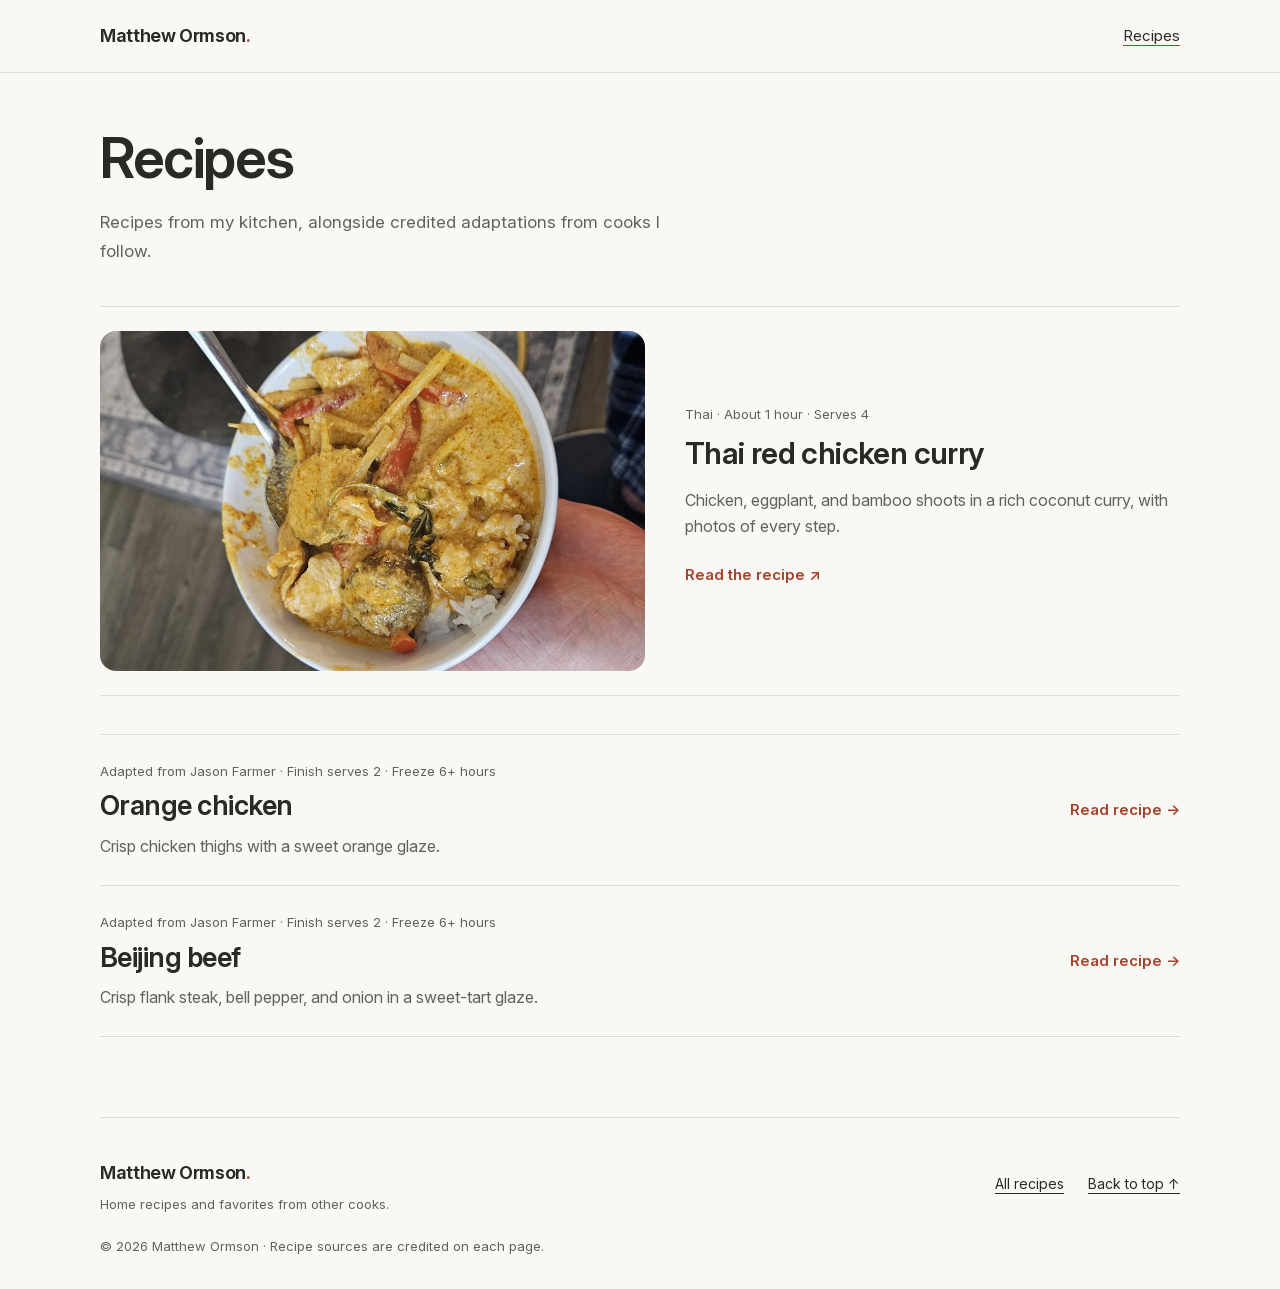
==== commit 3f15195d: "Add credited orange chicken and Beijing beef recipe guides" ====
--- a/recipes/index.html
+++ b/recipes/index.html
@@ -1 +1 @@
-<!doctype html><html lang="en"><head><meta charset="utf-8"><meta name="viewport" content="width=device-width,initial-scale=1"><title>Recipes — Matthew Ormson</title><meta name="description" content="Browse Matthew Ormson’s recipes with ingredient lists and step-by-step cooking photos."><meta name="theme-color" content="#faf8f5"><link rel="canonical" href="https://matthewormson.com/recipes/"><link rel="icon" href="/favicon.svg" type="image/svg+xml"><link rel="alternate icon" href="/favicon.ico"><link rel="preload" href="/assets/InterVariable.woff2" as="font" type="font/woff2" crossorigin><link rel="stylesheet" href="/recipes/thai-curry/style.css?v=2"></head><body><a class="skip-link" href="#main">Skip to content</a><header class="site-header" id="top"><div class="wrap header-inner"><a class="brand" href="/">Matthew Ormson<span class="brand-dot" aria-hidden="true">.</span></a><nav aria-label="Main navigation"><a href="/recipes/" aria-current="page">Recipes</a></nav></div></header><main class="wrap index-main" id="main"><h1>Recipes</h1><p class="lead index-description">The dishes I cook at home, written down one recipe at a time.</p><a class="recipe-link-card" href="/recipes/thai-curry/"><img src="/recipes/thai-curry/images/instructions-210517.jpg" alt="Thai red chicken curry over rice" width="1400" height="647"><div><p class="card-meta">Thai · About 1 hour · Serves 4</p><h2>Thai red chicken curry</h2><p>Chicken, eggplant, and bamboo shoots in a rich coconut curry, with photos of every step.</p><span class="recipe-card-action">Read the recipe ↗</span></div></a></main><footer class="site-footer wrap"><div><a class="brand" href="/">Matthew Ormson<span class="brand-dot" aria-hidden="true">.</span></a><p>Recipes and photographs from my kitchen.</p></div><nav aria-label="Footer"><a href="/recipes/">All recipes</a><a href="#top">Back to top ↑</a></nav><small>© 2026 Matthew Ormson · Cooked, photographed, and written at home.</small></footer></body></html>+<!doctype html><html lang="en"><head><meta charset="utf-8"><meta name="viewport" content="width=device-width,initial-scale=1"><title>Recipes — Matthew Ormson</title><meta name="description" content="Browse Matthew Ormson’s recipe collection: Thai curry, orange chicken, and Beijing beef."><meta name="theme-color" content="#faf8f5"><link rel="canonical" href="https://matthewormson.com/recipes/"><link rel="icon" href="/favicon.svg" type="image/svg+xml"><link rel="alternate icon" href="/favicon.ico"><link rel="preload" href="/assets/InterVariable.woff2" as="font" type="font/woff2" crossorigin><link rel="stylesheet" href="/recipes/thai-curry/style.css?v=2"><link rel="stylesheet" href="/assets/collection.css?v=1"></head><body><a class="skip-link" href="#main">Skip to content</a><header class="site-header" id="top"><div class="wrap header-inner"><a class="brand" href="/">Matthew Ormson<span class="brand-dot" aria-hidden="true">.</span></a><nav aria-label="Main navigation"><a href="/recipes/" aria-current="page">Recipes</a></nav></div></header><main class="wrap index-main" id="main"><h1>Recipes</h1><p class="lead index-description">Recipes from my kitchen, alongside credited adaptations from cooks I follow.</p><a class="recipe-link-card" href="/recipes/thai-curry/"><img src="/recipes/thai-curry/images/instructions-210517.jpg" alt="Thai red chicken curry over rice" width="1400" height="647"><div><p class="card-meta">Thai · About 1 hour · Serves 4</p><h2>Thai red chicken curry</h2><p>Chicken, eggplant, and bamboo shoots in a rich coconut curry, with photos of every step.</p><span class="recipe-card-action">Read the recipe ↗</span></div></a><div class="recipe-collection"><a class="recipe-list-row" href="/recipes/orange-chicken/"><div><p class="card-meta">Adapted from Jason Farmer · Finish serves 2 · Freeze 6+ hours</p><h2>Orange chicken</h2><p>Crisp chicken thighs with a sweet orange glaze.</p></div><span class="recipe-card-action">Read recipe →</span></a><a class="recipe-list-row" href="/recipes/beijing-beef/"><div><p class="card-meta">Adapted from Jason Farmer · Finish serves 2 · Freeze 6+ hours</p><h2>Beijing beef</h2><p>Crisp flank steak, bell pepper, and onion in a sweet-tart glaze.</p></div><span class="recipe-card-action">Read recipe →</span></a></div></main><footer class="site-footer wrap"><div><a class="brand" href="/">Matthew Ormson<span class="brand-dot" aria-hidden="true">.</span></a><p>Home recipes and favorites from other cooks.</p></div><nav aria-label="Footer"><a href="/recipes/">All recipes</a><a href="#top">Back to top ↑</a></nav><small>© 2026 Matthew Ormson · Recipe sources are credited on each page.</small></footer></body></html>
--- a/assets/collection.css
+++ b/assets/collection.css
@@ -0,0 +1 @@
+.text-hero{padding-block:32px 38px}.text-hero h1{font-size:clamp(40px,5vw,60px)}.text-hero .lead{margin-top:18px;max-width:65ch}.recipe-byline{font-size:15px;margin-top:14px;color:var(--muted)}.recipe-byline a{color:var(--accent)}.batch-explainer{max-width:80ch;margin-top:28px;padding-top:22px;border-top:1px solid var(--line);font-size:15px;color:var(--muted)}.batch-explainer strong{color:var(--ink)}.units-note{font-size:14px;align-self:center;color:var(--muted)}.scaling-note{font-size:14px;color:var(--muted);max-width:80ch;margin:0 0 10px}.source-recipe .ingredient-groups{gap:32px 48px;align-items:start}.group-note{font-size:13px;line-height:1.6;color:var(--muted);margin-bottom:8px;max-width:54ch}.source-recipe .cook-help{margin-bottom:16px}.method-adaptation{font-size:14px;line-height:1.7;color:var(--muted);max-width:90ch;margin-bottom:24px}.method-adaptation strong{color:var(--ink)}.source-recipe .steps{max-width:850px}.step-copy>.step-amounts{font-size:15px;line-height:1.85;color:var(--muted);margin-top:16px}.step-amounts strong{color:var(--ink);font-weight:550}.amounts-label{display:block;color:var(--accent);font-size:13px;font-weight:650;margin-bottom:4px}.recipe-source{max-width:850px;border-top:1px solid var(--line);padding-top:32px}.recipe-source h2{font-size:28px}.recipe-source p{font-size:15px;line-height:1.8;margin-top:16px}.recipe-source .source-date{font-size:13px;color:var(--muted)}.recipe-collection{margin-top:38px}.recipe-list-row{display:grid;grid-template-columns:1fr auto;gap:24px;align-items:center;border-top:1px solid var(--line);padding-block:26px;text-decoration:none}.recipe-list-row:last-child{border-bottom:1px solid var(--line)}.recipe-list-row h2{font-size:27px;margin:8px 0 10px}.recipe-list-row p{font-size:16px;max-width:65ch;color:var(--muted)}.recipe-list-row .card-meta{font-size:13px}.recipe-list-row .recipe-card-action{margin:0;white-space:nowrap}.recipe-list-row:hover h2{color:var(--accent)}.collection-label{font-size:22px;margin-bottom:16px}.source-recipe .step{padding-block:24px}.source-recipe .step-copy{max-width:none}@media(max-width:650px){.text-hero{padding-block:20px 28px}.text-hero h1{font-size:40px}.text-hero .lead{font-size:16px}.batch-explainer{font-size:14px;margin-top:22px;padding-top:18px}.source-recipe .ingredient-groups{gap:28px}.recipe-list-row{grid-template-columns:1fr;gap:8px}.recipe-list-row h2{font-size:26px}.recipe-list-row .recipe-card-action{justify-self:start}.source-recipe .section-nav{gap:18px}.source-recipe .step-copy>.step-amounts{font-size:15px}}@media print{.text-hero{padding:0 0 14pt}.text-hero h1{font-size:26pt}.text-hero .lead,.recipe-byline,.batch-explainer{font-size:10pt;margin-top:8pt}.batch-explainer{padding-top:8pt}.source-recipe .ingredient-group{margin-bottom:12pt}.group-note,.scaling-note,.method-adaptation{font-size:9pt}.scaling-note{display:none}.source-recipe .step{padding:0;margin-bottom:14pt}.step-copy>.step-amounts{font-size:9pt;line-height:1.5;margin-top:6pt}.amounts-label{font-size:9pt}.recipe-source{padding-top:10pt}.recipe-source h2{font-size:15pt}.recipe-source p,.recipe-source .source-date{font-size:9pt}.recipe-byline a::after{content:' (' attr(href) ')';overflow-wrap:anywhere}}
